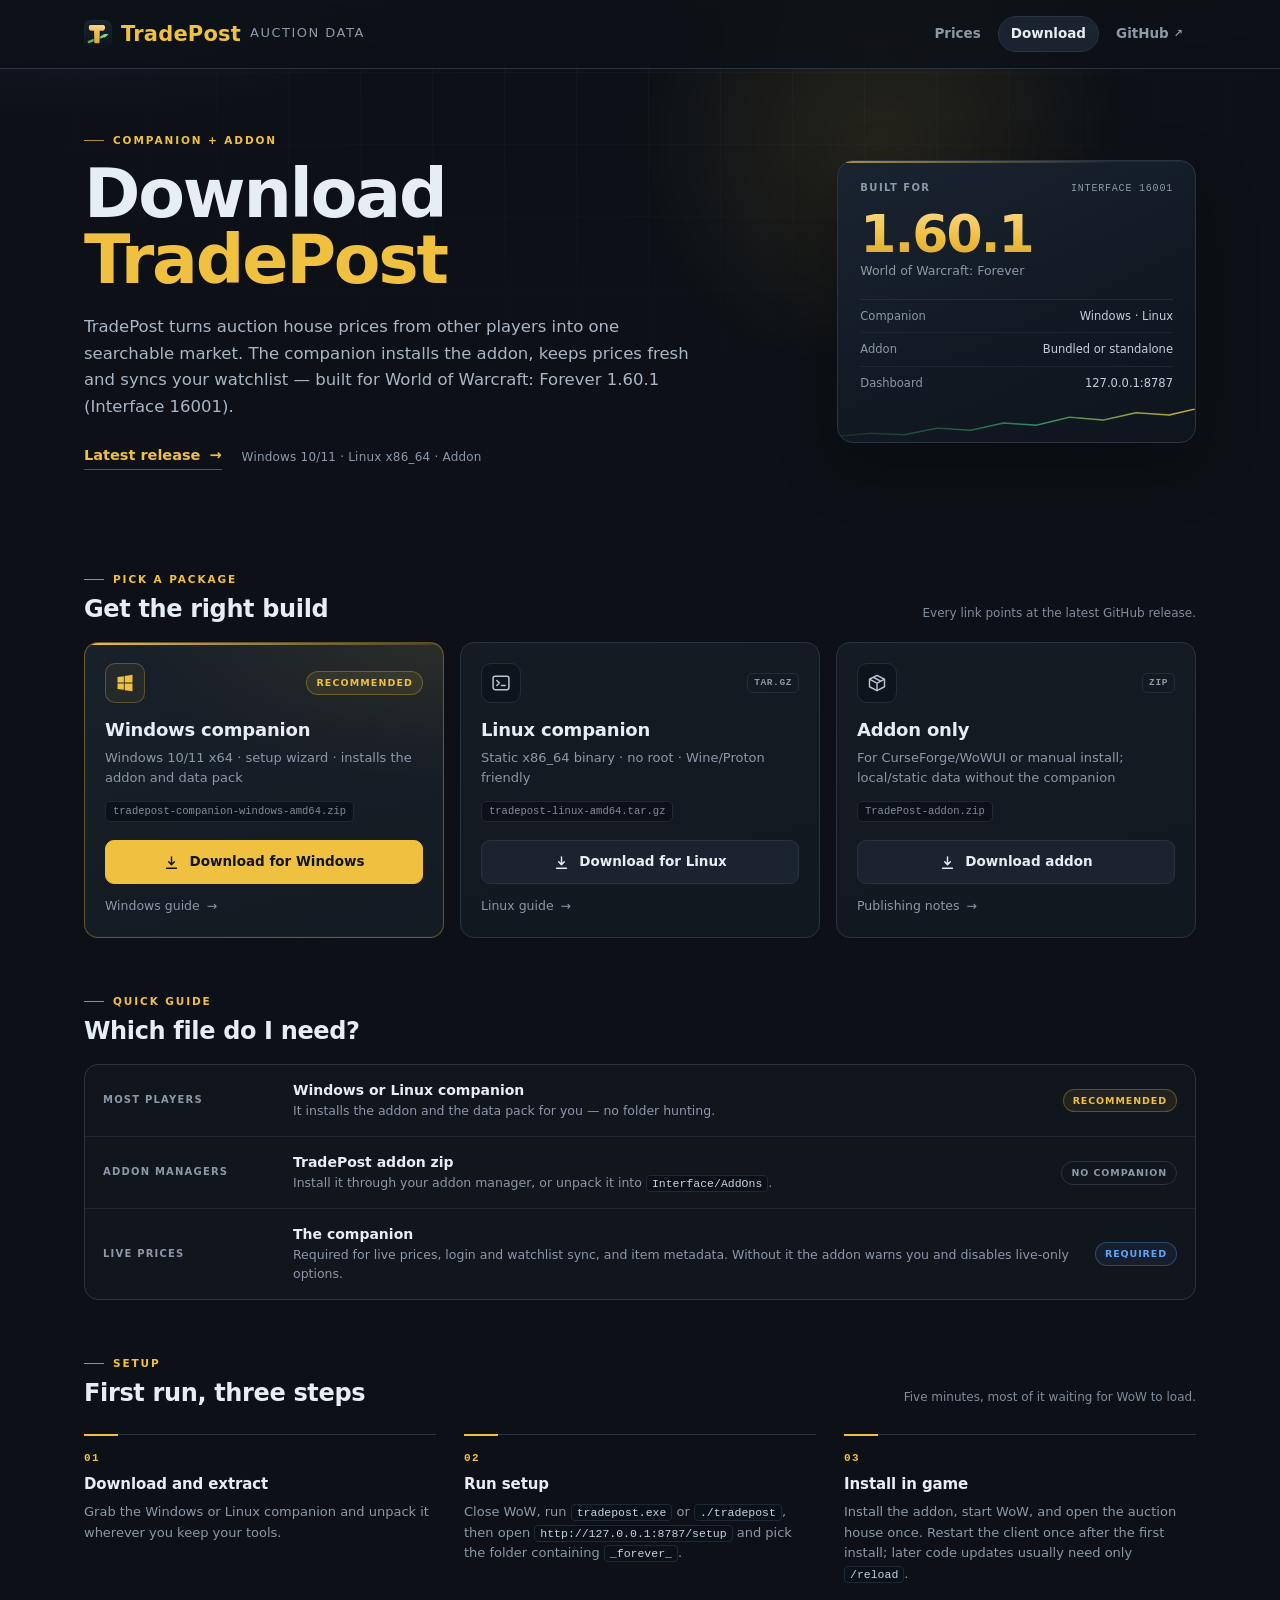
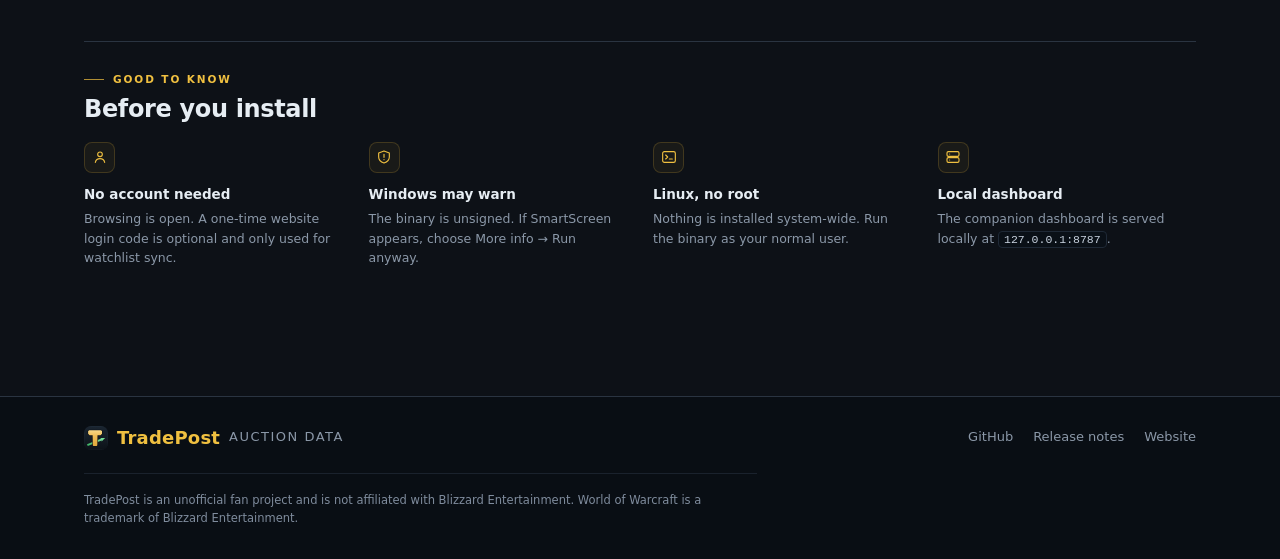
==== server/internal/api/web/download/index.html @ 2c4f0d2d "web: add downloads page for addon and companions" ====
<!doctype html>
<html lang="en">
<head>
  <meta charset="utf-8">
  <meta name="viewport" content="width=device-width, initial-scale=1">
  <title>Download TradePost — Auction Data</title>
  <meta name="description" content="Download the TradePost companion for Windows or Linux, or the addon on its own. Crowd-sourced auction house prices for World of Warcraft: Forever 1.60.1.">
  <link rel="icon" href="../icon.svg" type="image/svg+xml">
  <link rel="icon" href="../icon-32.png" sizes="32x32" type="image/png">
  <link rel="apple-touch-icon" href="../icon-192.png">
  <meta name="theme-color" content="#0d1117">
  <meta property="og:title" content="Download TradePost — Auction Data">
  <meta property="og:description" content="The companion and addon for crowd-sourced auction house prices in World of Warcraft: Forever.">
  <meta property="og:image" content="https://tradepost.b4b0.de/icon-512.png">
  <meta name="twitter:card" content="summary_large_image">
  <link rel="stylesheet" href="../style.css">
  <link rel="stylesheet" href="download.css">
</head>
<body class="download-page">
  <a class="skip-link" href="#downloads">Skip to downloads</a>

  <header class="dl-header">
    <a class="brand" href="/" aria-label="TradePost home">
      <img class="brand-icon" src="../icon.svg" alt="" width="28" height="28">
      TradePost <span>Auction Data</span>
    </a>
    <nav class="dl-nav" aria-label="Primary">
      <a href="/">Prices</a>
      <a href="/download/" aria-current="page">Download</a>
      <a href="https://github.com/Babo96/tradepost">GitHub <span class="ext" aria-hidden="true">↗</span></a>
    </nav>
  </header>

  <main class="dl-main">
    <section class="dl-hero" aria-labelledby="dl-title">
      <div class="dl-hero-copy">
        <p class="kicker">Companion + addon</p>
        <h1 id="dl-title">Download <span>TradePost</span></h1>
        <p class="lede">
          TradePost turns auction house prices from other players into one searchable market.
          The companion installs the addon, keeps prices fresh and syncs your watchlist — built
          for World of Warcraft: Forever 1.60.1 (Interface 16001).
        </p>
        <p class="hero-actions">
          <a class="release-link" href="https://github.com/Babo96/tradepost/releases/latest"
             aria-label="Latest release on GitHub">
            Latest release <span class="arrow" aria-hidden="true">→</span>
          </a>
          <span class="hero-note">Windows 10/11 · Linux x86_64 · Addon</span>
        </p>
      </div>

      <aside class="hero-panel" aria-label="Compatibility">
        <div class="hero-panel-head">
          <span>Built for</span>
          <span class="mono">Interface 16001</span>
        </div>
        <p class="hero-panel-version">1.60.1</p>
        <p class="hero-panel-sub">World of Warcraft: Forever</p>
        <dl class="hero-panel-facts">
          <div><dt>Companion</dt><dd>Windows · Linux</dd></div>
          <div><dt>Addon</dt><dd>Bundled or standalone</dd></div>
          <div><dt>Dashboard</dt><dd>127.0.0.1:8787</dd></div>
        </dl>
        <svg class="hero-spark" viewBox="0 0 280 52" preserveAspectRatio="none" aria-hidden="true">
          <defs>
            <linearGradient id="spark-line" x1="0" y1="0" x2="1" y2="0">
              <stop offset="0" stop-color="#41b567" stop-opacity=".15"/>
              <stop offset=".55" stop-color="#4ade80" stop-opacity=".7"/>
              <stop offset="1" stop-color="#f0c040"/>
            </linearGradient>
          </defs>
          <path d="M0 44 L26 40 L52 42 L78 33 L104 36 L130 26 L156 29 L182 18 L208 22 L234 12 L260 15 L280 7"
                fill="none" stroke="url(#spark-line)" stroke-width="2" stroke-linejoin="round"/>
        </svg>
      </aside>
    </section>

    <section id="downloads" class="dl-section" aria-labelledby="downloads-title">
      <div class="section-head">
        <div>
          <p class="kicker">Pick a package</p>
          <h2 id="downloads-title">Get the right build</h2>
        </div>
        <p class="section-note">Every link points at the latest GitHub release.</p>
      </div>

      <div class="dl-grid">
        <article class="dl-card is-primary">
          <div class="card-head">
            <span class="card-icon" aria-hidden="true">
              <svg viewBox="0 0 24 24" fill="currentColor">
                <path d="M3 4.9 10.6 3.8v7.7H3V4.9Zm8.6-1.2L21 2v9.5h-9.4V3.7ZM3 12.5h7.6v7.7L3 19.1v-6.6Zm8.6 0H21V22l-9.4-1.3v-8.2Z"/>
              </svg>
            </span>
            <span class="card-badge">Recommended</span>
          </div>
          <h3>Windows companion</h3>
          <p class="card-spec">Windows 10/11 x64 · setup wizard · installs the addon and data pack</p>
          <span class="card-file">tradepost-companion-windows-amd64.zip</span>
          <div class="card-actions">
            <a class="dl-btn dl-btn-primary"
               href="https://github.com/Babo96/tradepost/releases/latest/download/tradepost-companion-windows-amd64.zip">
              <svg viewBox="0 0 24 24" fill="none" stroke="currentColor" stroke-width="2"
                   stroke-linecap="round" stroke-linejoin="round" aria-hidden="true">
                <path d="M12 4v11m0 0 4-4m-4 4-4-4M5 20h14"/>
              </svg>
              Download for Windows
            </a>
            <a class="card-guide" href="https://github.com/Babo96/tradepost/blob/main/docs/windows.md">
              Windows guide <span aria-hidden="true">→</span>
            </a>
          </div>
        </article>

        <article class="dl-card">
          <div class="card-head">
            <span class="card-icon" aria-hidden="true">
              <svg viewBox="0 0 24 24" fill="none" stroke="currentColor" stroke-width="1.8"
                   stroke-linecap="round" stroke-linejoin="round">
                <rect x="2.5" y="4" width="19" height="16" rx="2.5"/>
                <path d="m7 9 3 3-3 3M12.5 15H17"/>
              </svg>
            </span>
            <span class="card-format">TAR.GZ</span>
          </div>
          <h3>Linux companion</h3>
          <p class="card-spec">Static x86_64 binary · no root · Wine/Proton friendly</p>
          <span class="card-file">tradepost-linux-amd64.tar.gz</span>
          <div class="card-actions">
            <a class="dl-btn"
               href="https://github.com/Babo96/tradepost/releases/latest/download/tradepost-linux-amd64.tar.gz">
              <svg viewBox="0 0 24 24" fill="none" stroke="currentColor" stroke-width="2"
                   stroke-linecap="round" stroke-linejoin="round" aria-hidden="true">
                <path d="M12 4v11m0 0 4-4m-4 4-4-4M5 20h14"/>
              </svg>
              Download for Linux
            </a>
            <a class="card-guide" href="https://github.com/Babo96/tradepost/blob/main/docs/linux.md">
              Linux guide <span aria-hidden="true">→</span>
            </a>
          </div>
        </article>

        <article class="dl-card">
          <div class="card-head">
            <span class="card-icon" aria-hidden="true">
              <svg viewBox="0 0 24 24" fill="none" stroke="currentColor" stroke-width="1.7"
                   stroke-linejoin="round">
                <path d="M12 2.8 21 7.5v9L12 21.2 3 16.5v-9L12 2.8Z"/>
                <path d="m3.4 7.7 8.6 4.5 8.6-4.5M12 12.2v9M7.6 5.1l8.7 4.6"/>
              </svg>
            </span>
            <span class="card-format">ZIP</span>
          </div>
          <h3>Addon only</h3>
          <p class="card-spec">For CurseForge/WoWUI or manual install; local/static data without the companion</p>
          <span class="card-file">TradePost-addon.zip</span>
          <div class="card-actions">
            <a class="dl-btn"
               href="https://github.com/Babo96/tradepost/releases/latest/download/TradePost-addon.zip">
              <svg viewBox="0 0 24 24" fill="none" stroke="currentColor" stroke-width="2"
                   stroke-linecap="round" stroke-linejoin="round" aria-hidden="true">
                <path d="M12 4v11m0 0 4-4m-4 4-4-4M5 20h14"/>
              </svg>
              Download addon
            </a>
            <a class="card-guide" href="https://github.com/Babo96/tradepost/blob/main/docs/publishing.md">
              Publishing notes <span aria-hidden="true">→</span>
            </a>
          </div>
        </article>
      </div>
    </section>

    <section class="dl-section" aria-labelledby="need-title">
      <div class="section-head">
        <div>
          <p class="kicker">Quick guide</p>
          <h2 id="need-title">Which file do I need?</h2>
        </div>
      </div>

      <ul class="need-list">
        <li class="need-row">
          <span class="need-who">Most players</span>
          <div class="need-what">
            <strong>Windows or Linux companion</strong>
            <span>It installs the addon and the data pack for you — no folder hunting.</span>
          </div>
          <span class="need-flag">Recommended</span>
        </li>
        <li class="need-row">
          <span class="need-who">Addon managers</span>
          <div class="need-what">
            <strong>TradePost addon zip</strong>
            <span>Install it through your addon manager, or unpack it into <code>Interface/AddOns</code>.</span>
          </div>
          <span class="need-flag is-quiet">No companion</span>
        </li>
        <li class="need-row">
          <span class="need-who">Live prices</span>
          <div class="need-what">
            <strong>The companion</strong>
            <span>Required for live prices, login and watchlist sync, and item metadata. Without it the addon warns you and disables live-only options.</span>
          </div>
          <span class="need-flag is-required">Required</span>
        </li>
      </ul>
    </section>

    <section class="dl-section" aria-labelledby="first-run-title">
      <div class="section-head">
        <div>
          <p class="kicker">Setup</p>
          <h2 id="first-run-title">First run, three steps</h2>
        </div>
        <p class="section-note">Five minutes, most of it waiting for WoW to load.</p>
      </div>

      <ol class="steps">
        <li>
          <span class="step-num" aria-hidden="true">01</span>
          <div class="step-body">
            <h3>Download and extract</h3>
            <p>Grab the Windows or Linux companion and unpack it wherever you keep your tools.</p>
          </div>
        </li>
        <li>
          <span class="step-num" aria-hidden="true">02</span>
          <div class="step-body">
            <h3>Run setup</h3>
            <p>Close WoW, run <code>tradepost.exe</code> or <code>./tradepost</code>, then open
               <code>http://127.0.0.1:8787/setup</code> and pick the folder containing <code>_forever_</code>.</p>
          </div>
        </li>
        <li>
          <span class="step-num" aria-hidden="true">03</span>
          <div class="step-body">
            <h3>Install in game</h3>
            <p>Install the addon, start WoW, and open the auction house once. Restart the client once
               after the first install; later code updates usually need only <code>/reload</code>.</p>
          </div>
        </li>
      </ol>
    </section>

    <section class="dl-section dl-notes" aria-labelledby="notes-title">
      <div class="section-head">
        <div>
          <p class="kicker">Good to know</p>
          <h2 id="notes-title">Before you install</h2>
        </div>
      </div>

      <ul class="note-grid">
        <li>
          <span class="note-icon" aria-hidden="true">
            <svg viewBox="0 0 24 24" fill="none" stroke="currentColor" stroke-width="1.7"
                 stroke-linecap="round" stroke-linejoin="round">
              <circle cx="12" cy="8" r="3.5"/>
              <path d="M5 20c.8-3.5 3.6-5.5 7-5.5s6.2 2 7 5.5"/>
            </svg>
          </span>
          <h3>No account needed</h3>
          <p>Browsing is open. A one-time website login code is optional and only used for watchlist sync.</p>
        </li>
        <li>
          <span class="note-icon" aria-hidden="true">
            <svg viewBox="0 0 24 24" fill="none" stroke="currentColor" stroke-width="1.7"
                 stroke-linecap="round" stroke-linejoin="round">
              <path d="M12 3 20 6v6c0 4-3.4 7.5-8 9-4.6-1.5-8-5-8-9V6l8-3Z"/>
              <path d="M12 8v4.5M12 16h.01"/>
            </svg>
          </span>
          <h3>Windows may warn</h3>
          <p>The binary is unsigned. If SmartScreen appears, choose More info → Run anyway.</p>
        </li>
        <li>
          <span class="note-icon" aria-hidden="true">
            <svg viewBox="0 0 24 24" fill="none" stroke="currentColor" stroke-width="1.7"
                 stroke-linecap="round" stroke-linejoin="round">
              <rect x="2.5" y="4" width="19" height="16" rx="2.5"/>
              <path d="m7 9 3 3-3 3M12.5 15H17"/>
            </svg>
          </span>
          <h3>Linux, no root</h3>
          <p>Nothing is installed system-wide. Run the binary as your normal user.</p>
        </li>
        <li>
          <span class="note-icon" aria-hidden="true">
            <svg viewBox="0 0 24 24" fill="none" stroke="currentColor" stroke-width="1.7"
                 stroke-linecap="round" stroke-linejoin="round">
              <rect x="3" y="4" width="18" height="7" rx="2"/>
              <rect x="3" y="13" width="18" height="7" rx="2"/>
              <path d="M7 7.5h.01M7 16.5h.01"/>
            </svg>
          </span>
          <h3>Local dashboard</h3>
          <p>The companion dashboard is served locally at <code>127.0.0.1:8787</code>.</p>
        </li>
      </ul>
    </section>
  </main>

  <footer class="dl-footer">
    <div class="footer-inner">
      <div class="footer-top">
        <a class="brand" href="/" aria-label="TradePost home">
          <img class="brand-icon" src="../icon.svg" alt="" width="28" height="28">
          TradePost <span>Auction Data</span>
        </a>
        <nav class="footer-nav" aria-label="Footer">
          <a href="https://github.com/Babo96/tradepost">GitHub</a>
          <a href="https://github.com/Babo96/tradepost/releases/latest">Release notes</a>
          <a href="https://tradepost.b4b0.de">Website</a>
        </nav>
      </div>
      <p class="disclaimer">
        TradePost is an unofficial fan project and is not affiliated with Blizzard Entertainment.
        World of Warcraft is a trademark of Blizzard Entertainment.
      </p>
    </div>
  </footer>
</body>
</html>
---- server/internal/api/web/style.css ----
:root {
  --bg: #0d1117;
  --panel: #151b23;
  --panel-2: #1b2330;
  --line: #2a3441;
  --text: #e6edf3;
  --muted: #8b98a8;
  --gold: #f0c040;
  --green: #4ade80;
  --red: #f87171;
  --blue: #60a5fa;
}

* { box-sizing: border-box; }

[hidden] { display: none !important; }

body {
  margin: 0;
  min-height: 100vh;
  background: radial-gradient(circle at 20% -10%, #1c2a3a 0, var(--bg) 45%);
  color: var(--text);
  font: 15px/1.45 "Segoe UI", system-ui, sans-serif;
}

header {
  display: flex;
  flex-wrap: wrap;
  gap: 16px;
  align-items: center;
  padding: 18px 24px;
  border-bottom: 1px solid var(--line);
  background: rgba(13, 17, 23, .8);
  backdrop-filter: blur(10px);
  position: sticky;
  top: 0;
  z-index: 10;
}

.brand {
  display: flex;
  align-items: center;
  gap: 9px;
  font-size: 21px;
  font-weight: 700;
  color: var(--gold);
  letter-spacing: .2px;
}
.brand-icon {
  width: 28px;
  height: 28px;
  border-radius: 7px;
  flex: none;
}
.brand span {
  color: var(--muted);
  font-size: 13px;
  font-weight: 500;
  margin-left: 0;
  text-transform: uppercase;
  letter-spacing: 1.5px;
}

.market {
  display: flex;
  align-items: center;
  gap: 8px;
  color: var(--muted);
  font-size: 13px;
}

select, input, button {
  font: inherit;
  color: var(--text);
  background: var(--panel-2);
  border: 1px solid var(--line);
  border-radius: 8px;
}
select { padding: 7px 10px; }
input[type="search"] { padding: 10px 12px; width: 100%; }
button {
  padding: 9px 16px;
  cursor: pointer;
  color: #10151c;
  background: var(--gold);
  border-color: var(--gold);
  font-weight: 650;
}
button:hover { filter: brightness(1.08); }
button:disabled { opacity: .5; cursor: default; }

.meta { margin-left: auto; color: var(--muted); font-size: 13px; }
.live {
  display: inline-flex;
  align-items: center;
  gap: 6px;
  color: var(--muted);
  font-size: 12px;
  white-space: nowrap;
}
.live[hidden] { display: none; }
.live::before {
  content: "";
  width: 6px;
  height: 6px;
  border-radius: 50%;
  background: #4ade80;
  box-shadow: 0 0 6px rgba(74, 222, 128, .7);
}
.auth { display: flex; align-items: center; gap: 10px; font-size: 13px; }
.auth .who { color: var(--gold); font-weight: 600; }

.download-link {
  display: inline-flex;
  align-items: center;
  padding: 7px 13px;
  color: var(--text);
  background: transparent;
  border: 1px solid var(--line);
  border-radius: 999px;
  font-size: 13px;
  font-weight: 600;
  text-decoration: none;
  white-space: nowrap;
  transition: color .15s, border-color .15s, background .15s;
}
.download-link:hover {
  color: var(--gold);
  border-color: rgba(240, 192, 64, .6);
  background: rgba(240, 192, 64, .06);
}
.download-link:focus-visible {
  outline: 2px solid rgba(240, 192, 64, .6);
  outline-offset: 2px;
}

button.ghost {
  background: transparent;
  color: var(--text);
  border-color: var(--line);
}
button.ghost:hover { border-color: var(--gold); color: var(--gold); }

.sync-state { color: #6b7787; font-size: 12px; }
.sync-state.on { color: var(--green); }

dialog {
  width: min(420px, calc(100vw - 32px));
  padding: 22px;
  color: var(--text);
  background: var(--panel);
  border: 1px solid var(--line);
  border-radius: 14px;
  box-shadow: 0 24px 70px rgba(0, 0, 0, .7);
}
dialog::backdrop { background: rgba(2, 6, 12, .72); backdrop-filter: blur(3px); }
dialog h2 { margin: 0 0 8px; color: var(--gold); font-size: 19px; }
dialog p { color: var(--muted); font-size: 13px; }
dialog code { color: var(--text); background: var(--panel-2); padding: 1px 5px; border-radius: 4px; }
#auth-code {
  width: 100%;
  margin: 6px 0 4px;
  padding: 12px 14px;
  font: 600 22px/1 ui-monospace, monospace;
  letter-spacing: 6px;
  text-transform: uppercase;
  text-align: center;
}
#auth-code::placeholder { color: #44505f; letter-spacing: 4px; }
.dialog-actions { display: flex; justify-content: flex-end; gap: 10px; margin-top: 12px; }
dialog .error { min-height: 18px; color: var(--red); margin: 4px 0; }

main {
  display: grid;
  grid-template-columns: minmax(0, 1.35fr) minmax(340px, .9fr);
  gap: 18px;
  padding: 18px 24px 40px;
  max-width: 1500px;
  margin: 0 auto;
}

@media (max-width: 900px) {
  main { grid-template-columns: 1fr; padding: 14px; }
}

.search-panel, .detail {
  background: var(--panel);
  border: 1px solid var(--line);
  border-radius: 14px;
  padding: 16px;
  min-width: 0;
}

#search-form { display: flex; gap: 10px; }

.toolbar {
  display: flex;
  align-items: center;
  gap: 16px;
  margin: 12px 0 8px;
  min-height: 22px;
}
.watch-toggle { color: var(--muted); font-size: 13px; }
.status { color: var(--muted); font-size: 13px; margin-left: auto; }

.results { max-height: 68vh; overflow: auto; }

/* ---------- Filters ---------- */

.filters {
  margin-top: 14px;
  border: 1px solid var(--line);
  border-radius: 10px;
  background: #10161e;
}

.filters > summary {
  display: flex;
  align-items: center;
  gap: 10px;
  padding: 10px 12px;
  cursor: pointer;
  list-style: none;
  user-select: none;
}
.filters > summary::-webkit-details-marker { display: none; }
.filters > summary:hover .filter-title { color: var(--text); }

.filter-title {
  font-size: 11px;
  font-weight: 650;
  letter-spacing: 1.4px;
  text-transform: uppercase;
  color: var(--muted);
  transition: color .15s;
}
.filter-count {
  padding: 1px 8px;
  border: 1px solid rgba(240, 192, 64, .35);
  border-radius: 999px;
  background: rgba(240, 192, 64, .1);
  color: var(--gold);
  font-size: 11px;
  font-weight: 600;
}
.filter-caret {
  margin-left: auto;
  width: 0;
  height: 0;
  border-left: 5px solid transparent;
  border-right: 5px solid transparent;
  border-top: 6px solid var(--muted);
  transition: transform .18s ease;
}
.filters[open] .filter-caret { transform: rotate(180deg); }

.filter-body {
  padding: 12px;
  border-top: 1px solid var(--line);
  animation: filter-in .16s ease-out;
}
@keyframes filter-in {
  from { opacity: 0; transform: translateY(-3px); }
  to { opacity: 1; transform: none; }
}

.filter-qualities { display: flex; flex-direction: column; gap: 6px; }
.field-label {
  font-size: 11px;
  letter-spacing: .8px;
  text-transform: uppercase;
  color: var(--muted);
}
.quality-list { display: flex; flex-wrap: wrap; gap: 6px; }
.quality-chip {
  display: inline-flex;
  align-items: center;
  gap: 6px;
  padding: 4px 10px;
  border: 1px solid var(--line);
  border-radius: 999px;
  background: var(--panel-2);
  font-size: 12px;
  line-height: 1.4;
  cursor: pointer;
  user-select: none;
  transition: background .15s, border-color .15s, box-shadow .15s;
}
.quality-chip input {
  width: 13px;
  height: 13px;
  margin: 0;
  accent-color: var(--gold);
}
.quality-chip:hover { background: #202a37; }
.quality-chip:has(input:checked) {
  border-color: currentColor;
  background: #1d2733;
  box-shadow: 0 0 0 1px rgba(255, 255, 255, .04) inset;
}
.quality-dot {
  width: 7px;
  height: 7px;
  border-radius: 50%;
  box-shadow: 0 0 5px currentColor;
}

.filter-grid {
  display: grid;
  grid-template-columns: repeat(auto-fit, minmax(150px, 1fr));
  gap: 10px 14px;
  margin-top: 12px;
}

.field {
  display: flex;
  flex-direction: column;
  gap: 5px;
  min-width: 0;
  font-size: 12px;
  color: var(--muted);
}
.field > span:first-child {
  font-size: 10px;
  font-weight: 600;
  letter-spacing: .9px;
  text-transform: uppercase;
  color: var(--muted);
}
.field select,
.field input {
  width: 100%;
  min-width: 0;
  padding: 7px 9px;
  font-size: 13px;
  border-radius: 7px;
}
.field input[type="number"] { font-variant-numeric: tabular-nums; }
.pair-inputs { display: flex; align-items: center; gap: 6px; }
.pair-inputs > span { color: #4a5768; }
.pair-inputs input { width: 100%; }

.inline-check {
  display: flex;
  align-items: center;
  gap: 8px;
  min-height: 34px;
  padding: 7px 9px;
  border: 1px solid var(--line);
  border-radius: 7px;
  background: var(--panel-2);
  font-size: 13px;
  color: var(--text);
  cursor: pointer;
}
.inline-check input { width: 14px; height: 14px; margin: 0; accent-color: var(--gold); }

/* ---------- Stats filter ---------- */

.filter-stats {
  display: flex;
  flex-direction: column;
  gap: 8px;
  margin-top: 14px;
  padding-top: 12px;
  border-top: 1px dashed #222c3a;
}
.filter-stats > .field-label {
  transition: color .15s;
}
.filter-stats.is-active > .field-label {
  color: var(--gold);
}
.filter-stats.is-active > .field-label::after {
  content: "";
  display: inline-block;
  width: 5px;
  height: 5px;
  margin-left: 7px;
  border-radius: 50%;
  background: var(--gold);
  box-shadow: 0 0 6px var(--gold);
  vertical-align: middle;
}

.stats-rows {
  display: flex;
  flex-direction: column;
  gap: 8px;
}

.stat-row {
  display: grid;
  grid-template-columns: minmax(140px, 1.45fr) minmax(130px, 1fr) auto;
  gap: 10px;
  align-items: end;
  padding: 8px 10px;
  border: 1px solid #1c2532;
  border-radius: 9px;
  background: #0e141c;
  transition: border-color .15s, background .15s;
}
.stat-row:hover { border-color: #26313f; }
.stat-row.is-active {
  border-color: rgba(240, 192, 64, .3);
  background: #111823;
}
.stat-row .pair-inputs { min-width: 0; }
.stat-row-key select {
  transition: border-color .15s, color .15s, box-shadow .15s;
}
.stat-row-key select.is-active {
  color: var(--gold);
  border-color: rgba(240, 192, 64, .5);
  box-shadow: 0 0 0 1px rgba(240, 192, 64, .08) inset;
}
.field input:disabled {
  background: #111820;
  border-color: #222c3a;
  color: #566273;
  cursor: not-allowed;
}

.stat-remove {
  display: inline-flex;
  align-items: center;
  justify-content: center;
  width: 30px;
  height: 30px;
  padding: 0;
  margin-bottom: 1px;
  background: transparent;
  border: 1px solid var(--line);
  border-radius: 8px;
  color: var(--muted);
  font-size: 17px;
  font-weight: 500;
  line-height: 1;
  transition: color .15s, border-color .15s, background .15s, transform .12s;
}
.stat-remove:hover {
  color: var(--red);
  border-color: rgba(248, 113, 113, .45);
  background: rgba(248, 113, 113, .08);
  filter: none;
}
.stat-remove:active { transform: scale(.94); }
.stat-remove:focus-visible {
  outline: 2px solid rgba(240, 192, 64, .55);
  outline-offset: 1px;
}

.stats-actions {
  display: flex;
  align-items: center;
  gap: 10px;
  flex-wrap: wrap;
}
.add-stat {
  padding: 6px 12px;
  font-size: 12px;
  border-style: dashed;
  color: var(--muted);
}
.add-stat:hover {
  color: var(--gold);
  border-color: rgba(240, 192, 64, .45);
}
.add-stat:disabled,
.add-stat:disabled:hover {
  opacity: .4;
  cursor: not-allowed;
  color: var(--muted);
  border-color: var(--line);
}
.stats-actions .inline-check { min-height: 32px; padding: 5px 10px; }

.stats-hint {
  margin: 0;
  color: #6b7787;
  font-size: 11px;
  line-height: 1.4;
}

.filter-actions {
  display: flex;
  align-items: center;
  gap: 12px;
  flex-wrap: wrap;
  margin-top: 12px;
}
.filter-actions button { padding: 6px 12px; font-size: 12px; }
.filter-hint { color: #6b7787; font-size: 11px; }

/* ---------- Pager ---------- */

.pager {
  display: flex;
  align-items: center;
  gap: 10px;
  margin: 0 0 8px;
  padding-bottom: 10px;
  border-bottom: 1px solid var(--line);
}
.pager[hidden] { display: none; }
.pager button { padding: 6px 14px; font-size: 12px; }
.page-label {
  margin-left: auto;
  color: var(--text);
  font-size: 12px;
  font-variant-numeric: tabular-nums;
}
.page-of { color: var(--muted); font-size: 11px; font-variant-numeric: tabular-nums; }

/* ---------- Item hover card ---------- */

.item-card {
  position: fixed;
  z-index: 60;
  width: min(320px, calc(100vw - 24px));
  max-height: min(72vh, 560px);
  overflow: auto;
  padding: 12px 14px;
  background: linear-gradient(180deg, #0c131b 0%, #090e14 100%);
  border: 1px solid #334155;
  border-radius: 12px;
  box-shadow: 0 18px 48px rgba(0, 0, 0, .65), 0 1px 0 rgba(255, 255, 255, .04) inset;
  font-size: 12px;
  line-height: 1.5;
  pointer-events: none;
  animation: card-in .12s ease-out;
}
.item-card[hidden] { display: none; }
.item-card.pinned {
  pointer-events: auto;
  border-color: rgba(240, 192, 64, .42);
  box-shadow: 0 18px 48px rgba(0, 0, 0, .7), 0 0 0 1px rgba(240, 192, 64, .1);
}
@keyframes card-in {
  from { opacity: 0; transform: translateY(4px); }
  to { opacity: 1; transform: none; }
}

.card-head { display: flex; align-items: flex-start; gap: 8px; }
.card-name { font-size: 15px; font-weight: 650; line-height: 1.3; }
.card-close {
  flex: none;
  margin-left: auto;
  padding: 0 3px;
  background: none;
  border: 0;
  color: var(--muted);
  font-size: 17px;
  line-height: 1;
}
.card-close:hover { color: var(--gold); }
.card-loading { margin-top: 6px; color: var(--muted); }
.card-sub { margin-top: 2px; color: var(--muted); }
.card-line { margin-top: 3px; color: var(--text); }
.card-line.gold { color: var(--gold); }
.card-line.muted { color: var(--muted); }

.card-stats,
.card-details {
  margin-top: 8px;
  padding-top: 8px;
  border-top: 1px solid #1e2836;
}
.card-stat {
  display: flex;
  justify-content: space-between;
  gap: 16px;
  color: var(--green);
}
.card-stat .stat-label { color: var(--green); }
.card-stat .stat-value { color: var(--green); font-variant-numeric: tabular-nums; }
.card-detail-line {
  display: flex;
  justify-content: space-between;
  gap: 14px;
  color: #c8d2df;
}
.card-detail-line + .card-detail-line { margin-top: 3px; }
.card-detail-line .detail-left { color: inherit; }
.card-detail-line .detail-right {
  flex: none;
  color: var(--text);
  font-variant-numeric: tabular-nums;
}
.card-description {
  margin-top: 8px;
  color: var(--gold);
  font-style: italic;
  opacity: .85;
}
.card-pre {
  max-height: 180px;
  margin: 8px 0 0;
  padding: 8px;
  overflow: auto;
  background: #0a1017;
  border: 1px solid #1e2836;
  border-radius: 6px;
  color: var(--muted);
  font: 11px/1.5 ui-monospace, monospace;
  white-space: pre-wrap;
  word-break: break-word;
}

.card-price {
  display: grid;
  grid-template-columns: repeat(2, minmax(0, 1fr));
  gap: 5px 14px;
  margin-top: 10px;
  padding-top: 8px;
  border-top: 1px solid #1e2836;
}
.card-price > div { display: flex; justify-content: space-between; gap: 8px; }
.card-price span { color: var(--muted); }
.card-price strong {
  color: var(--text);
  font-weight: 600;
  font-variant-numeric: tabular-nums;
}
.card-price .card-price-main strong { color: var(--gold); }
.card-price .card-price-main span { color: var(--gold); opacity: .8; }

tr.row:focus-visible {
  outline: 2px solid rgba(240, 192, 64, .5);
  outline-offset: -2px;
}

@media (max-width: 900px) {
  .filters { margin-top: 12px; }
  .item-card { max-height: min(60vh, 420px); }
  #auth-area { order: 3; margin-left: auto; }
  .meta { order: 4; flex: 1 1 100%; margin-left: 0; }
}

@media (max-width: 640px) {
  header { gap: 10px 12px; padding: 12px 14px; }
  .brand { font-size: 19px; }
  .brand-icon { width: 24px; height: 24px; }
  .meta { font-size: 12px; }
  .toolbar { flex-wrap: wrap; row-gap: 4px; }
  .watch-toggle { white-space: nowrap; }
  .sync-state { order: 3; flex: 1 1 100%; font-size: 11px; }
  .status { font-size: 12px; }
  .filter-grid { grid-template-columns: repeat(2, minmax(0, 1fr)); }
  .stat-row {
    grid-template-columns: minmax(0, 1fr) auto;
    grid-template-areas:
      "key key"
      "value remove";
    gap: 8px;
  }
  .stat-row-key { grid-area: key; }
  .stat-row-value { grid-area: value; }
  .stat-remove { grid-area: remove; }
  .stats-actions .inline-check { white-space: normal; }
  .results { max-height: 56vh; }
  .pager { flex-wrap: wrap; }
  .page-label { margin-left: 0; }
  .page-of { margin-left: auto; }
  .item-card { width: min(300px, calc(100vw - 16px)); }
  th:nth-child(4), td:nth-child(4) { display: none; }
}

@media (max-width: 420px) {
  .filter-grid { grid-template-columns: 1fr; }
  .quality-chip { padding: 4px 8px; }
  .item-card { padding: 10px 12px; }
}

table {
  width: 100%;
  border-collapse: collapse;
  font-size: 14px;
}
th {
  text-align: left;
  color: var(--muted);
  font-size: 11px;
  letter-spacing: 1px;
  text-transform: uppercase;
  padding: 8px 8px;
  border-bottom: 1px solid var(--line);
  position: sticky;
  top: 0;
  background: var(--panel);
}
td { padding: 8px; border-bottom: 1px solid #1f2731; vertical-align: middle; }
tr.row { cursor: pointer; }
tr.row:hover { background: var(--panel-2); }
tr.row.active { background: #1e2b3a; box-shadow: inset 3px 0 var(--gold); }

.item-name { font-weight: 600; }
.item-sub { color: var(--muted); font-size: 12px; }
.price { color: var(--gold); white-space: nowrap; font-variant-numeric: tabular-nums; }
.qty, .age { color: var(--muted); white-space: nowrap; }
.num { text-align: right; }

.star {
  background: none;
  border: 0;
  padding: 2px 6px;
  color: #44505f;
  font-size: 17px;
  line-height: 1;
}
.star.on { color: var(--gold); }
.star:hover { color: var(--gold); }

.detail { align-self: start; position: sticky; top: 90px; }
.detail h2 { margin: 0 0 4px; font-size: 20px; }
.detail .key { color: var(--muted); font-family: ui-monospace, monospace; font-size: 12px; }
.detail .current {
  display: flex;
  gap: 18px;
  flex-wrap: wrap;
  margin: 16px 0;
  padding: 12px 14px;
  background: var(--panel-2);
  border: 1px solid var(--line);
  border-radius: 10px;
}
.detail .current strong { display: block; color: var(--gold); font-size: 18px; }
.detail .current span { color: var(--muted); font-size: 12px; }

.chart-wrap {
  position: relative;
  margin-top: 14px;
  border: 1px solid var(--line);
  border-radius: 10px;
  padding: 10px;
  background: #10161e;
}
.chart-wrap svg { display: block; width: 100%; height: auto; }
.legend { display: flex; gap: 14px; color: var(--muted); font-size: 12px; margin-bottom: 4px; }
.legend i { display: inline-block; width: 10px; height: 3px; margin-right: 5px; vertical-align: middle; }
.chart-hint { margin-left: auto; color: #6b7787; font-style: italic; }

.chart-hit { fill: transparent; cursor: crosshair; }
.chart-guide {
  stroke: #64748b;
  stroke-width: 1;
  stroke-dasharray: 3 3;
  opacity: 0;
  transition: opacity .1s;
  pointer-events: none;
}
.chart-cursor-max, .chart-cursor-min {
  opacity: 0;
  stroke: #0d1117;
  stroke-width: 2;
  pointer-events: none;
  transition: opacity .1s;
}
.chart-cursor-max { fill: #f0c040; }
.chart-cursor-min { fill: #4ade80; }

.chart-tip {
  position: absolute;
  z-index: 5;
  min-width: 158px;
  padding: 9px 11px;
  background: #0b1016;
  border: 1px solid #334155;
  border-radius: 9px;
  box-shadow: 0 10px 28px rgba(0, 0, 0, .55);
  font-size: 12px;
  pointer-events: none;
}
.chart-tip[hidden] { display: none; }
.chart-tip .tip-time { color: var(--gold); font-weight: 650; margin-bottom: 6px; }
.chart-tip .tip-row { display: flex; justify-content: space-between; gap: 18px; margin-top: 2px; }
.chart-tip .tip-row span { color: var(--muted); }
.chart-tip .tip-row strong { color: var(--text); font-weight: 600; }
.chart-tip .tip-samples { color: #6b7787; margin-top: 6px; }

.detail h3 { font-size: 13px; text-transform: uppercase; letter-spacing: 1px; color: var(--muted); margin: 20px 0 6px; }
.range-tabs { display: flex; gap: 6px; margin: 0 0 8px; }
.range-tabs button {
  padding: 5px 12px;
  font-size: 12px;
  background: var(--panel-2);
  color: var(--muted);
  border-color: var(--line);
}
.range-tabs button.active {
  color: #10151c;
  background: var(--gold);
  border-color: var(--gold);
}
.market-table td { padding: 7px 6px; }
.market-table .best { color: var(--green); font-weight: 700; }

.empty { color: var(--muted); }
.error { color: var(--red); }
.mono { font-family: ui-monospace, monospace; }
---- server/internal/api/web/download/download.css ----
/* ---------- Downloads page ---------- */

body.download-page {
  background:
    radial-gradient(1100px 560px at 78% -12%, rgba(240, 192, 64, .085), transparent 62%),
    radial-gradient(900px 520px at 6% -8%, #1b2b3c 0, transparent 55%),
    var(--bg);
}

.download-page ::selection {
  color: #fff;
  background: rgba(240, 192, 64, .3);
}

.download-page::before {
  content: "";
  position: fixed;
  inset: 0;
  z-index: 0;
  pointer-events: none;
  background-image:
    linear-gradient(rgba(230, 237, 243, .026) 1px, transparent 1px),
    linear-gradient(90deg, rgba(230, 237, 243, .026) 1px, transparent 1px);
  background-size: 72px 72px;
  -webkit-mask-image: radial-gradient(ellipse 78% 62% at 50% 0%, #000 18%, transparent 76%);
  mask-image: radial-gradient(ellipse 78% 62% at 50% 0%, #000 18%, transparent 76%);
}

.download-page a:focus-visible {
  outline: 2px solid rgba(240, 192, 64, .75);
  outline-offset: 3px;
  border-radius: 6px;
}

.skip-link {
  position: absolute;
  top: -60px;
  left: 16px;
  z-index: 100;
  padding: 9px 16px;
  color: #10151c;
  background: var(--gold);
  border-radius: 8px;
  font-weight: 650;
  text-decoration: none;
}
.skip-link:focus {
  top: 12px;
}

/* ---------- Header ---------- */

.dl-header {
  z-index: 20;
  padding: 16px max(24px, calc((100% - 1112px) / 2));
  gap: 18px;
}

.dl-header .brand,
.dl-footer .brand {
  text-decoration: none;
}

.dl-nav {
  display: flex;
  align-items: center;
  gap: 4px;
  margin-left: auto;
}

.dl-nav a {
  display: inline-flex;
  align-items: center;
  gap: 5px;
  padding: 7px 12px;
  border: 1px solid transparent;
  border-radius: 999px;
  color: var(--muted);
  font-size: 13.5px;
  font-weight: 600;
  text-decoration: none;
  white-space: nowrap;
  transition: color .15s, background .15s, border-color .15s;
}

.dl-nav a:hover {
  color: var(--gold);
  background: rgba(240, 192, 64, .055);
}

.dl-nav a[aria-current="page"] {
  color: var(--text);
  background: var(--panel-2);
  border-color: var(--line);
}

.dl-nav .ext {
  color: #8b98a8;
  font-size: 11px;
}

/* ---------- Shell ---------- */

.dl-main {
  position: relative;
  z-index: 1;
  display: block;
  max-width: 1160px;
  margin: 0 auto;
  padding: 0 24px 64px;
}

#downloads {
  scroll-margin-top: 92px;
}

/* ---------- Hero ---------- */

.dl-hero {
  position: relative;
  display: grid;
  grid-template-columns: minmax(0, 1.4fr) minmax(300px, .72fr);
  gap: 56px;
  align-items: center;
  padding: 64px 0 46px;
}

.dl-hero::before {
  content: "";
  position: absolute;
  top: -150px;
  right: 16px;
  width: min(600px, 70vw);
  height: 440px;
  pointer-events: none;
  background: radial-gradient(circle, rgba(240, 192, 64, .11), transparent 66%);
  filter: blur(12px);
}

.kicker {
  display: flex;
  align-items: center;
  gap: 9px;
  margin: 0 0 13px;
  color: var(--gold);
  font-size: 10.5px;
  font-weight: 700;
  letter-spacing: 1.9px;
  text-transform: uppercase;
}
.kicker::before {
  content: "";
  width: 20px;
  height: 1px;
  flex: none;
  background: var(--gold);
  opacity: .72;
}

.dl-hero h1 {
  margin: 0 0 20px;
  font-size: clamp(44px, 6.2vw, 68px);
  font-weight: 750;
  line-height: .98;
  letter-spacing: -2.2px;
}
.dl-hero h1 span { color: var(--gold); }

.lede {
  max-width: 60ch;
  margin: 0;
  color: #a9b6c5;
  font-size: 16.5px;
  line-height: 1.62;
}

.hero-actions {
  display: flex;
  flex-wrap: wrap;
  align-items: center;
  gap: 16px 20px;
  margin: 24px 0 0;
}

.release-link {
  display: inline-flex;
  align-items: center;
  gap: 9px;
  padding-bottom: 3px;
  color: var(--gold);
  border-bottom: 1px solid rgba(240, 192, 64, .38);
  font-size: 14.5px;
  font-weight: 650;
  text-decoration: none;
  transition: border-color .15s;
}
.release-link:hover { border-bottom-color: var(--gold); }
.release-link .arrow {
  display: inline-block;
  transition: transform .18s ease;
}
.release-link:hover .arrow { transform: translateX(3px); }

.hero-note {
  color: #8b98a8;
  font-size: 12px;
  letter-spacing: .2px;
}

/* ---------- Hero compatibility panel ---------- */

.hero-panel {
  position: relative;
  overflow: hidden;
  min-width: 0;
  padding: 20px 22px 0;
  background: linear-gradient(155deg, #1a2431 0%, #121923 55%, #0f151d 100%);
  border: 1px solid var(--line);
  border-radius: 16px;
  box-shadow:
    0 24px 60px rgba(0, 0, 0, .32),
    0 1px 0 rgba(255, 255, 255, .04) inset;
}
.hero-panel::before {
  content: "";
  position: absolute;
  top: 0;
  left: 0;
  width: 100%;
  height: 2px;
  background: linear-gradient(90deg, var(--gold), rgba(240, 192, 64, 0) 78%);
  opacity: .7;
}

.hero-panel-head {
  display: flex;
  align-items: baseline;
  justify-content: space-between;
  gap: 12px;
  color: var(--muted);
  font-size: 10px;
  font-weight: 650;
  letter-spacing: 1.4px;
  text-transform: uppercase;
}
.hero-panel-head .mono {
  color: #8b98a8;
  font-size: 10px;
  font-weight: 500;
  letter-spacing: .8px;
}

.hero-panel-version {
  margin: 12px 0 2px;
  font-size: 52px;
  font-weight: 750;
  line-height: 1;
  letter-spacing: -2px;
  font-variant-numeric: tabular-nums;
  color: var(--gold);
  background: linear-gradient(180deg, #f8d989 0%, #f0c040 55%, #d9a832 100%);
  -webkit-background-clip: text;
  background-clip: text;
  -webkit-text-fill-color: transparent;
}

.hero-panel-sub {
  margin: 0;
  color: var(--muted);
  font-size: 12.5px;
}

.hero-panel-facts {
  margin: 18px 0 0;
  padding: 0;
  border-top: 1px solid #232d3a;
}
.hero-panel-facts > div {
  display: flex;
  align-items: baseline;
  justify-content: space-between;
  gap: 12px;
  padding: 8px 0;
  border-bottom: 1px solid #1c2531;
  font-size: 11.5px;
}
.hero-panel-facts > div:last-child { border-bottom: 0; }
.hero-panel-facts dt { color: #8b98a8; }
.hero-panel-facts dd {
  margin: 0;
  color: #c3cedb;
  text-align: right;
  font-variant-numeric: tabular-nums;
}

.hero-spark {
  display: block;
  width: calc(100% + 44px);
  height: 38px;
  margin: 4px -22px 0;
  opacity: .85;
}

/* ---------- Sections ---------- */

.dl-section { margin-top: 56px; }

.section-head {
  display: flex;
  flex-wrap: wrap;
  align-items: flex-end;
  justify-content: space-between;
  gap: 12px 24px;
  margin-bottom: 18px;
}
.section-head .kicker { margin-bottom: 8px; }
.section-head h2 {
  margin: 0;
  font-size: 24px;
  font-weight: 700;
  letter-spacing: -.35px;
  line-height: 1.2;
}
.section-note {
  max-width: 40ch;
  margin: 0 0 2px;
  color: #7f8c9d;
  font-size: 12px;
  text-align: right;
}

/* ---------- Download cards ---------- */

.dl-grid {
  display: grid;
  grid-template-columns: repeat(3, minmax(0, 1fr));
  gap: 16px;
}

.dl-card {
  position: relative;
  display: flex;
  flex-direction: column;
  min-width: 0;
  padding: 20px;
  background: linear-gradient(168deg, #151b23 0%, #121820 100%);
  border: 1px solid var(--line);
  border-radius: 14px;
  transition: transform .2s ease, border-color .2s ease, background .2s ease;
}
.dl-card:hover {
  transform: translateY(-2px);
  border-color: #39485a;
}

.dl-card.is-primary {
  overflow: hidden;
  border-color: rgba(240, 192, 64, .34);
  background:
    radial-gradient(420px 190px at 100% 0%, rgba(240, 192, 64, .09), transparent 72%),
    linear-gradient(168deg, #182029 0%, #141a22 100%);
  box-shadow: 0 0 0 1px rgba(240, 192, 64, .035) inset;
}
.dl-card.is-primary::before {
  content: "";
  position: absolute;
  top: 0;
  left: 0;
  width: 100%;
  height: 2px;
  background: linear-gradient(90deg, var(--gold), rgba(240, 192, 64, .12));
}
.dl-card.is-primary:hover { border-color: rgba(240, 192, 64, .55); }

.card-head {
  display: flex;
  align-items: center;
  justify-content: space-between;
  gap: 12px;
  margin-bottom: 15px;
}

.card-icon {
  display: inline-flex;
  align-items: center;
  justify-content: center;
  width: 40px;
  height: 40px;
  flex: none;
  color: #b9c5d3;
  background: #0e141c;
  border: 1px solid #232d3a;
  border-radius: 10px;
}
.card-icon svg { width: 20px; height: 20px; }
.is-primary .card-icon {
  color: var(--gold);
  border-color: rgba(240, 192, 64, .28);
  background: rgba(240, 192, 64, .06);
}

.card-badge,
.card-format {
  white-space: nowrap;
  font-size: 9.5px;
  font-weight: 700;
  letter-spacing: 1.1px;
  text-transform: uppercase;
}
.card-badge {
  padding: 4px 9px;
  color: var(--gold);
  background: rgba(240, 192, 64, .09);
  border: 1px solid rgba(240, 192, 64, .3);
  border-radius: 999px;
}
.card-format {
  padding: 2px 6px;
  color: #8b98a8;
  border: 1px solid #232d3a;
  border-radius: 5px;
  font-family: ui-monospace, monospace;
  letter-spacing: .6px;
}

.dl-card h3 {
  margin: 0 0 7px;
  font-size: 18px;
  font-weight: 650;
  line-height: 1.3;
  letter-spacing: -.2px;
}

.card-spec {
  margin: 0;
  color: var(--muted);
  font-size: 13px;
  line-height: 1.55;
}

.card-file {
  display: inline-block;
  align-self: flex-start;
  justify-self: start;
  max-width: 100%;
  margin-top: 12px;
  padding: 2px 7px;
  color: #7f8c9d;
  background: rgba(10, 16, 23, .8);
  border: 1px solid #202a36;
  border-radius: 5px;
  font: 10.5px/1.5 ui-monospace, monospace;
  overflow-wrap: anywhere;
}

.card-actions {
  margin-top: auto;
  padding-top: 18px;
}

.dl-btn {
  display: flex;
  align-items: center;
  justify-content: center;
  gap: 9px;
  width: 100%;
  padding: 11px 14px;
  color: var(--text);
  background: var(--panel-2);
  border: 1px solid var(--line);
  border-radius: 9px;
  font-size: 13.5px;
  font-weight: 650;
  text-decoration: none;
  transition: background .16s, border-color .16s, color .16s, box-shadow .16s;
}
.dl-btn svg { width: 17px; height: 17px; flex: none; }
.dl-btn:hover {
  color: var(--gold);
  border-color: rgba(240, 192, 64, .55);
  background: rgba(240, 192, 64, .05);
}

.dl-btn-primary {
  color: #10151c;
  background: var(--gold);
  border-color: var(--gold);
}
.dl-btn-primary:hover {
  color: #10151c;
  background: #f5ca55;
  border-color: #f5ca55;
  box-shadow: 0 8px 24px rgba(240, 192, 64, .18);
}

.card-guide {
  display: inline-flex;
  align-items: center;
  gap: 7px;
  margin-top: 11px;
  padding: 2px 0;
  color: var(--muted);
  font-size: 12.5px;
  text-decoration: none;
  transition: color .15s;
}
.card-guide span {
  display: inline-block;
  transition: transform .16s ease;
}
.card-guide:hover { color: var(--gold); }
.card-guide:hover span { transform: translateX(3px); }

/* ---------- Which file ---------- */

.need-list {
  margin: 0;
  padding: 0;
  list-style: none;
  overflow: hidden;
  background: rgba(21, 27, 35, .58);
  border: 1px solid var(--line);
  border-radius: 14px;
}

.need-row {
  display: grid;
  grid-template-columns: 170px minmax(0, 1fr) auto;
  gap: 20px;
  align-items: center;
  padding: 15px 18px;
  transition: background .15s;
}
.need-row + .need-row { border-top: 1px solid #1e2733; }
.need-row:hover { background: rgba(240, 192, 64, .025); }

.need-who {
  color: var(--muted);
  font-size: 10px;
  font-weight: 650;
  letter-spacing: 1.2px;
  text-transform: uppercase;
}

.need-what { min-width: 0; }
.need-what strong {
  display: block;
  color: var(--text);
  font-size: 14px;
  font-weight: 600;
}
.need-what > span {
  display: block;
  margin-top: 2px;
  color: var(--muted);
  font-size: 12.5px;
  line-height: 1.5;
}

.need-flag {
  padding: 4px 9px;
  color: var(--gold);
  background: rgba(240, 192, 64, .08);
  border: 1px solid rgba(240, 192, 64, .28);
  border-radius: 999px;
  font-size: 9.5px;
  font-weight: 700;
  letter-spacing: .9px;
  text-transform: uppercase;
  white-space: nowrap;
}
.need-flag.is-quiet {
  color: #8b98a8;
  background: transparent;
  border-color: var(--line);
}
.need-flag.is-required {
  color: var(--blue);
  background: rgba(96, 165, 250, .07);
  border-color: rgba(96, 165, 250, .3);
}

.download-page code {
  padding: 1px 5px;
  color: #c8d2df;
  background: #0a1017;
  border: 1px solid #1f2936;
  border-radius: 4px;
  font: 11.5px/1.5 ui-monospace, monospace;
  overflow-wrap: anywhere;
}

/* ---------- First run ---------- */

.steps {
  display: grid;
  grid-template-columns: repeat(3, minmax(0, 1fr));
  gap: 28px;
  margin: 26px 0 0;
  padding: 0;
  list-style: none;
}

.steps li {
  position: relative;
  min-width: 0;
  padding-top: 18px;
  border-top: 1px solid var(--line);
}
.steps li::before {
  content: "";
  position: absolute;
  top: -1px;
  left: 0;
  width: 34px;
  height: 2px;
  background: var(--gold);
}

.step-num {
  display: block;
  margin-bottom: 10px;
  color: var(--gold);
  font: 700 11px/1 ui-monospace, monospace;
  letter-spacing: 1.4px;
}

.step-body h3 {
  margin: 0 0 6px;
  font-size: 15px;
  font-weight: 650;
  letter-spacing: -.1px;
}
.step-body p {
  margin: 0;
  color: var(--muted);
  font-size: 13px;
  line-height: 1.6;
}

/* ---------- Notes ---------- */

.dl-notes {
  padding-top: 30px;
  border-top: 1px solid var(--line);
}

.note-grid {
  display: grid;
  grid-template-columns: repeat(4, minmax(0, 1fr));
  gap: 26px;
  margin: 4px 0 0;
  padding: 0;
  list-style: none;
}

.note-icon {
  display: inline-flex;
  align-items: center;
  justify-content: center;
  width: 31px;
  height: 31px;
  margin-bottom: 12px;
  color: var(--gold);
  background: rgba(240, 192, 64, .05);
  border: 1px solid rgba(240, 192, 64, .18);
  border-radius: 8px;
}
.note-icon svg { width: 16px; height: 16px; }

.note-grid h3 {
  margin: 0 0 5px;
  font-size: 13.5px;
  font-weight: 650;
}
.note-grid p {
  margin: 0;
  color: var(--muted);
  font-size: 12.5px;
  line-height: 1.55;
}

/* ---------- Footer ---------- */

.dl-footer {
  position: relative;
  z-index: 1;
  margin-top: 64px;
  background: rgba(9, 14, 20, .62);
  border-top: 1px solid var(--line);
}

.footer-inner {
  max-width: 1160px;
  margin: 0 auto;
  padding: 28px 24px 32px;
}

.footer-top {
  display: flex;
  flex-wrap: wrap;
  align-items: center;
  justify-content: space-between;
  gap: 16px 28px;
}
.dl-footer .brand { font-size: 18px; }
.dl-footer .brand-icon { width: 24px; height: 24px; }

.footer-nav {
  display: flex;
  flex-wrap: wrap;
  gap: 8px 20px;
}
.footer-nav a {
  color: var(--muted);
  font-size: 13px;
  text-decoration: none;
  transition: color .15s;
}
.footer-nav a:hover { color: var(--gold); }

.disclaimer {
  max-width: 92ch;
  margin: 22px 0 0;
  padding-top: 18px;
  color: #7f8c9d;
  border-top: 1px solid #1a222d;
  font-size: 11.5px;
  line-height: 1.55;
}

/* ---------- Motion ---------- */

@keyframes dl-rise {
  from { opacity: 0; transform: translateY(16px); }
  to { opacity: 1; transform: none; }
}
@keyframes dl-fade {
  from { opacity: 0; transform: translateY(10px); }
  to { opacity: 1; transform: none; }
}

.dl-hero-copy > * {
  animation: dl-rise .55s cubic-bezier(.2, .7, .2, 1) backwards;
}
.dl-hero-copy > :nth-child(1) { animation-delay: .03s; }
.dl-hero-copy > :nth-child(2) { animation-delay: .09s; }
.dl-hero-copy > :nth-child(3) { animation-delay: .15s; }
.dl-hero-copy > :nth-child(4) { animation-delay: .21s; }

.hero-panel { animation: dl-fade .65s .18s cubic-bezier(.2, .7, .2, 1) backwards; }

.dl-card { animation: dl-rise .55s cubic-bezier(.2, .7, .2, 1) backwards; }
.dl-card:nth-child(1) { animation-delay: .24s; }
.dl-card:nth-child(2) { animation-delay: .31s; }
.dl-card:nth-child(3) { animation-delay: .38s; }

@media (prefers-reduced-motion: reduce) {
  .download-page *,
  .download-page *::before,
  .download-page *::after {
    animation-duration: .01ms !important;
    animation-delay: 0ms !important;
    animation-iteration-count: 1 !important;
    transition-duration: .01ms !important;
  }
}

/* ---------- Responsive ---------- */

@media (max-width: 960px) {
  .dl-grid { grid-template-columns: 1fr; }

  .dl-card {
    display: grid;
    grid-template-columns: minmax(0, 1fr) minmax(210px, 260px);
    column-gap: 30px;
    align-items: center;
  }
  .card-head,
  .dl-card h3,
  .card-spec,
  .card-file { grid-column: 1; }
  .card-head { margin-bottom: 11px; }
  .card-actions {
    grid-column: 2;
    grid-row: 1 / span 4;
    align-self: center;
    margin-top: 0;
    padding-top: 0;
  }
  .card-guide { display: flex; justify-content: center; }
}

@media (max-width: 860px) {
  .dl-hero {
    grid-template-columns: 1fr;
    gap: 30px;
    padding: 46px 0 38px;
  }
  .hero-panel { max-width: none; }
  .note-grid { grid-template-columns: repeat(2, minmax(0, 1fr)); }
}

@media (min-width: 561px) and (max-width: 860px) {
  .hero-panel-facts {
    display: grid;
    grid-template-columns: repeat(3, minmax(0, 1fr));
    gap: 0 20px;
  }
  .hero-panel-facts > div {
    display: block;
    padding: 10px 0 4px;
    border-bottom: 0;
  }
  .hero-panel-facts dt { margin-bottom: 3px; }
  .hero-panel-facts dd { text-align: left; }
  .hero-spark { height: 34px; margin-top: 10px; }
}

@media (max-width: 720px) {
  .dl-header {
    padding: 12px 16px;
    gap: 11px;
  }
  .dl-nav {
    width: 100%;
    margin-left: 0;
    padding-top: 10px;
    border-top: 1px solid #1a222d;
    justify-content: space-between;
  }
  .dl-nav a { padding: 6px 9px; font-size: 13px; }

  .dl-main { padding: 0 16px 48px; }

  .dl-card {
    display: flex;
    flex-direction: column;
    align-items: stretch;
    padding: 18px;
  }
  .card-actions {
    margin-top: auto;
    padding-top: 18px;
  }
  .card-guide { display: inline-flex; justify-content: flex-start; }

  .need-row {
    grid-template-columns: minmax(0, 1fr) auto;
    gap: 8px 14px;
    padding: 14px 15px;
  }
  .need-who { grid-column: 1; grid-row: 1; }
  .need-flag { grid-column: 2; grid-row: 1; justify-self: end; }
  .need-what { grid-column: 1 / -1; grid-row: 2; }

  .steps {
    grid-template-columns: 1fr;
    gap: 22px;
  }

  .dl-section { margin-top: 44px; }
  .section-note { text-align: left; }
  .dl-footer { margin-top: 48px; }
  .footer-inner { padding: 24px 16px 28px; }
}

@media (max-width: 560px) {
  .dl-hero h1 { letter-spacing: -1.6px; }
  .lede { font-size: 15.5px; }
  .hero-actions { gap: 12px 16px; }
  .hero-panel { max-width: none; padding: 18px 18px 0; }
  .hero-spark { width: calc(100% + 36px); margin-left: -18px; margin-right: -18px; }
  .note-grid { grid-template-columns: 1fr; gap: 20px; }
  .section-head h2 { font-size: 22px; }
  .footer-top { align-items: flex-start; }
  .disclaimer { margin-top: 18px; }
}

@media (max-width: 400px) {
  .dl-nav { gap: 0; }
  .dl-nav a { padding: 6px 7px; }
  .brand span { letter-spacing: 1px; }
  .hero-panel-version { font-size: 46px; }
}
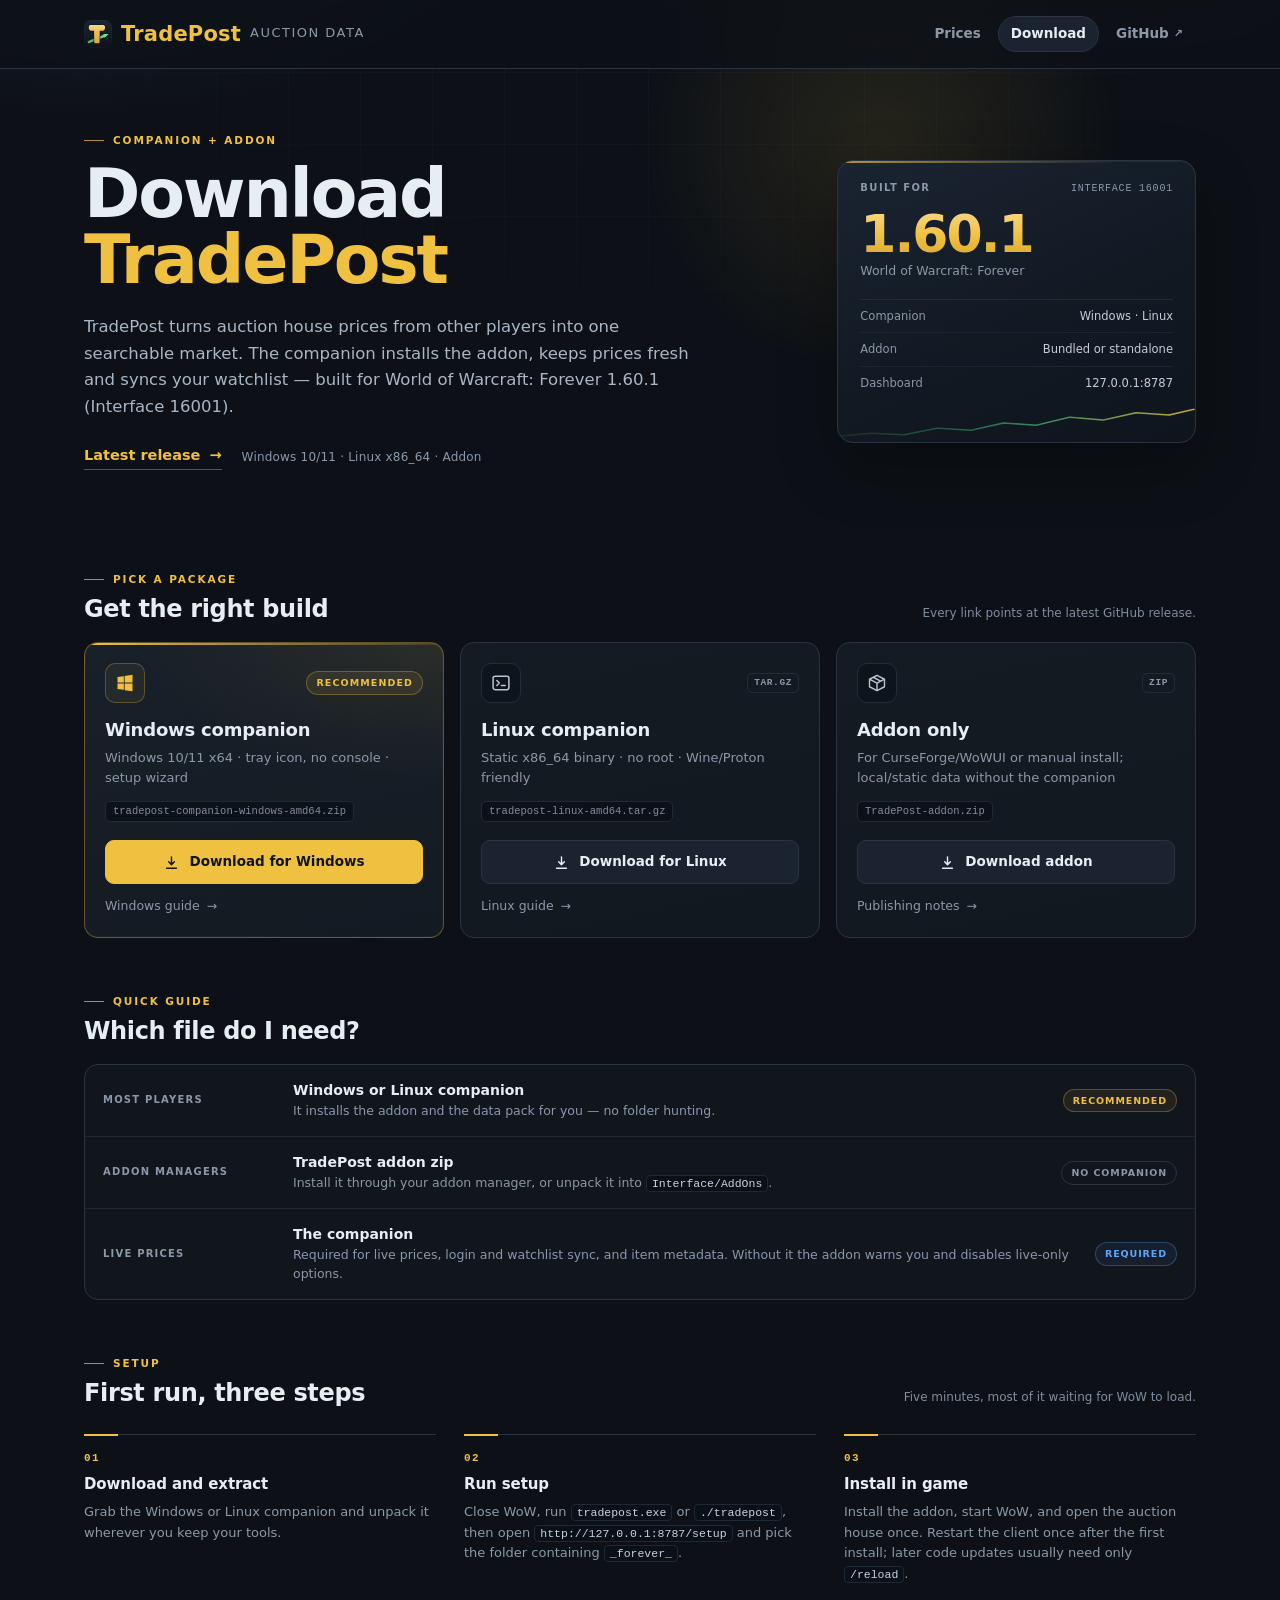
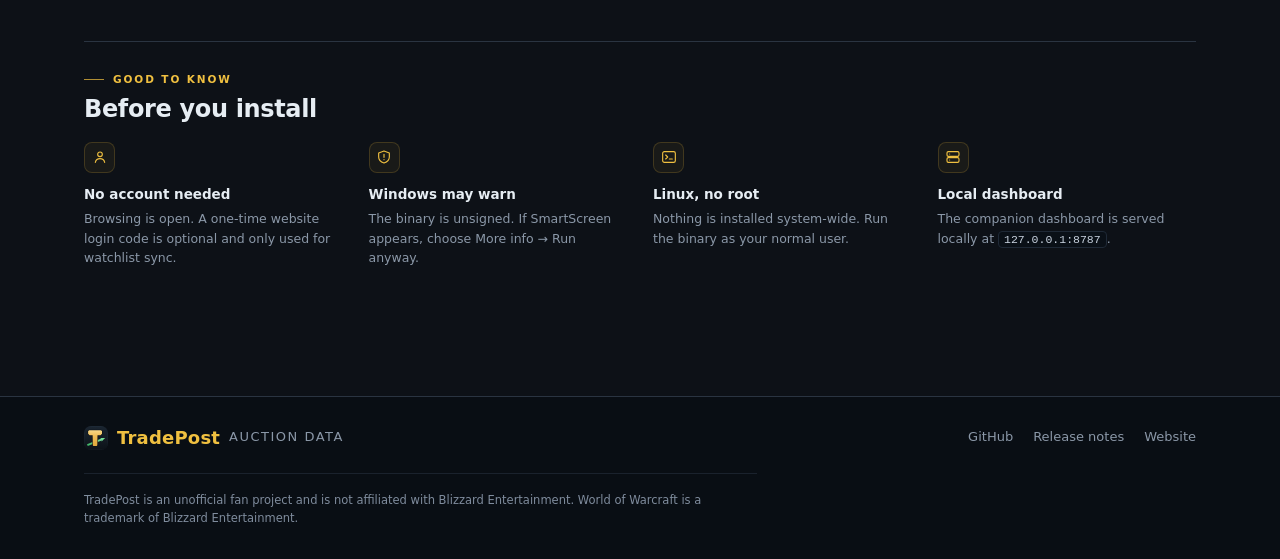
==== commit 0224404d: "docs: document Windows tray, logs and uninstall" ====
--- a/server/internal/api/web/download/index.html
+++ b/server/internal/api/web/download/index.html
@@ -96,7 +96,7 @@
             <span class="card-badge">Recommended</span>
           </div>
           <h3>Windows companion</h3>
-          <p class="card-spec">Windows 10/11 x64 · setup wizard · installs the addon and data pack</p>
+          <p class="card-spec">Windows 10/11 x64 · tray icon, no console · setup wizard</p>
           <span class="card-file">tradepost-companion-windows-amd64.zip</span>
           <div class="card-actions">
             <a class="dl-btn dl-btn-primary"
--- a/server/internal/api/web/style.css
+++ b/server/internal/api/web/style.css
@@ -193,15 +193,93 @@
 
 #search-form { display: flex; gap: 10px; }
 
-.toolbar {
-  display: flex;
-  align-items: center;
-  gap: 16px;
-  margin: 12px 0 8px;
-  min-height: 22px;
-}
-.watch-toggle { color: var(--muted); font-size: 13px; }
-.status { color: var(--muted); font-size: 13px; margin-left: auto; }
+/* ---------- Results toolbar ---------- */
+
+.results-head {
+  margin-top: 14px;
+  padding-top: 12px;
+  border-top: 1px solid var(--line);
+}
+
+.results-bar {
+  display: flex;
+  flex-wrap: wrap;
+  align-items: center;
+  gap: 8px 14px;
+  min-width: 0;
+}
+
+.sort-field {
+  display: flex;
+  align-items: center;
+  gap: 8px;
+  min-width: 0;
+}
+.sort-label {
+  color: var(--muted);
+  font-size: 10px;
+  font-weight: 650;
+  letter-spacing: .9px;
+  text-transform: uppercase;
+  white-space: nowrap;
+}
+.sort-field select {
+  padding: 6px 9px;
+  font-size: 13px;
+  border-radius: 7px;
+}
+.sort-field select:focus-visible,
+.sort-dir button:focus-visible {
+  outline: 2px solid rgba(240, 192, 64, .55);
+  outline-offset: 2px;
+}
+
+.sort-dir {
+  display: inline-flex;
+  flex: none;
+  gap: 2px;
+  padding: 2px;
+  background: #0e141c;
+  border: 1px solid var(--line);
+  border-radius: 8px;
+}
+.sort-dir button {
+  padding: 5px 9px;
+  border: 0;
+  border-radius: 6px;
+  background: transparent;
+  color: var(--muted);
+  font-size: 12px;
+  font-weight: 600;
+  line-height: 1.3;
+  transition: background .15s, color .15s;
+}
+.sort-dir button:hover {
+  filter: none;
+  color: var(--gold);
+}
+.sort-dir button[aria-pressed="true"] {
+  background: var(--gold);
+  color: #10151c;
+  box-shadow: 0 1px 4px rgba(0, 0, 0, .35);
+}
+.sort-dir button[aria-pressed="true"]:hover { color: #10151c; }
+
+.watch-toggle {
+  margin-left: auto;
+  color: var(--muted);
+  font-size: 13px;
+}
+
+.results-meta {
+  display: flex;
+  flex-wrap: wrap;
+  align-items: baseline;
+  justify-content: space-between;
+  gap: 2px 12px;
+  margin-bottom: 10px;
+}
+.status { color: var(--muted); font-size: 13px; }
 
 .results { max-height: 68vh; overflow: auto; }
 
@@ -625,6 +703,107 @@
 .card-price .card-price-main strong { color: var(--gold); }
 .card-price .card-price-main span { color: var(--gold); opacity: .8; }
 
+/* ---------- Variant selector ---------- */
+
+.variants {
+  margin-top: 8px;
+  padding-top: 8px;
+  border-top: 1px solid #1e2836;
+}
+
+.variants-head {
+  display: flex;
+  align-items: baseline;
+  justify-content: space-between;
+  gap: 10px;
+  margin-bottom: 5px;
+  color: var(--muted);
+  font-size: 10px;
+  font-weight: 650;
+  letter-spacing: 1.1px;
+  text-transform: uppercase;
+}
+.variants-count {
+  color: #6b7787;
+  font-size: 10px;
+  font-weight: 500;
+  letter-spacing: .3px;
+  text-transform: none;
+}
+
+.variant-list {
+  position: relative;
+  display: flex;
+  flex-direction: column;
+  gap: 3px;
+  max-height: 158px;
+  padding-bottom: 1px;
+  overflow-y: auto;
+  overscroll-behavior: contain;
+  scrollbar-width: thin;
+  scrollbar-color: #334155 transparent;
+}
+.variant-list.has-more {
+  -webkit-mask-image: linear-gradient(to bottom, #000 calc(100% - 18px), transparent);
+  mask-image: linear-gradient(to bottom, #000 calc(100% - 18px), transparent);
+}
+
+.variant {
+  display: grid;
+  grid-template-columns: auto minmax(0, 1fr) auto;
+  align-items: baseline;
+  gap: 8px;
+  width: 100%;
+  margin: 0;
+  padding: 5px 8px;
+  border: 1px solid transparent;
+  border-radius: 7px;
+  background: #0e141c;
+  color: var(--text);
+  font-size: 12px;
+  font-weight: 500;
+  line-height: 1.35;
+  text-align: left;
+}
+button.variant { cursor: pointer; }
+button.variant:hover {
+  filter: none;
+  background: #17202b;
+  border-color: #2c3a4c;
+}
+.variant.is-active {
+  background: rgba(240, 192, 64, .1);
+  border-color: rgba(240, 192, 64, .48);
+  box-shadow: inset 2px 0 var(--gold);
+}
+.variant-level {
+  color: var(--muted);
+  font-weight: 650;
+  white-space: nowrap;
+}
+.variant.is-active .variant-level { color: var(--gold); }
+.variant-price {
+  overflow: hidden;
+  color: var(--gold);
+  font-variant-numeric: tabular-nums;
+  text-align: right;
+  text-overflow: ellipsis;
+  white-space: nowrap;
+}
+.variant.is-active .variant-price { color: #ffd97a; }
+.variant-qty {
+  color: var(--muted);
+  font-size: 11px;
+  font-variant-numeric: tabular-nums;
+  text-align: right;
+  white-space: nowrap;
+}
+.variant.is-active .variant-qty { color: var(--text); }
+button.variant:focus-visible {
+  outline: 2px solid rgba(240, 192, 64, .65);
+  outline-offset: 1px;
+}
+
 tr.row:focus-visible {
   outline: 2px solid rgba(240, 192, 64, .5);
   outline-offset: -2px;
@@ -642,9 +821,14 @@
   .brand { font-size: 19px; }
   .brand-icon { width: 24px; height: 24px; }
   .meta { font-size: 12px; }
-  .toolbar { flex-wrap: wrap; row-gap: 4px; }
-  .watch-toggle { white-space: nowrap; }
-  .sync-state { order: 3; flex: 1 1 100%; font-size: 11px; }
+  .results-head { margin-top: 12px; padding-top: 10px; }
+  .results-bar { gap: 8px 10px; }
+  .sort-field { flex: 1 1 auto; }
+  .sort-field select { flex: 1 1 auto; min-width: 104px; }
+  .sort-dir button { padding: 5px 8px; }
+  .watch-toggle { margin-left: 0; white-space: nowrap; }
+  .results-meta { margin-top: 4px; gap: 2px 8px; }
+  .sync-state { font-size: 11px; }
   .status { font-size: 12px; }
   .filter-grid { grid-template-columns: repeat(2, minmax(0, 1fr)); }
   .stat-row {
@@ -727,6 +911,25 @@
 .detail .current strong { display: block; color: var(--gold); font-size: 18px; }
 .detail .current span { color: var(--muted); font-size: 12px; }
 
+/* Variant block sits between the current price and the watch button. */
+.detail .variants {
+  margin: 0 0 14px;
+  padding: 0;
+  border-top: 0;
+}
+.detail .variants-head {
+  margin-bottom: 6px;
+  font-size: 11px;
+  letter-spacing: 1.2px;
+}
+.detail .variants-count { font-size: 11px; }
+.detail .variant-list { max-height: 238px; }
+.detail .variant {
+  padding: 7px 10px;
+  font-size: 13px;
+}
+.detail .variant-qty { font-size: 12px; }
+
 .chart-wrap {
   position: relative;
   margin-top: 14px;
